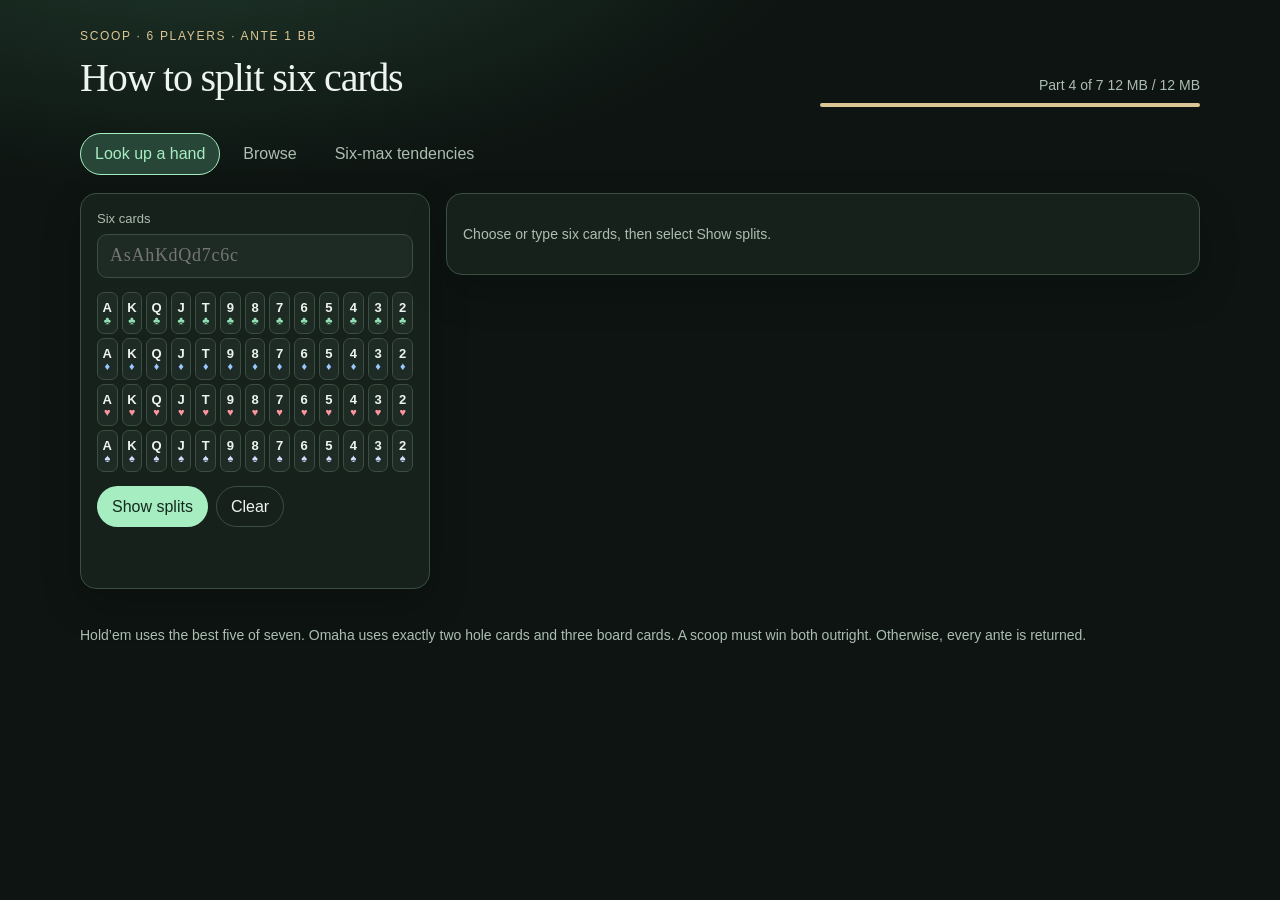
==== web/index.html @ 8b70e0c1 "Publish completed Scoop split book" ====
<!DOCTYPE html>
<html lang="en-GB">
<head>
<meta charset="utf-8">
<meta name="viewport" content="width=device-width, initial-scale=1">
<title>Scoop — six-max splits</title>
<link rel="stylesheet" href="styles.css">
</head>
<body>
<header class="top">
  <div>
    <p class="eyebrow">Scoop · 6 players · ante 1 BB</p>
    <h1>How to split six cards</h1>
  </div>
  <div class="status-block">
    <p id="status" class="status">Loading the split book…</p>
    <div id="progress" class="progress" hidden><i id="progress-bar"></i></div>
  </div>
</header>

<nav class="tabs">
  <button type="button" id="tab-lookup" class="on">Look up a hand</button>
  <button type="button" id="tab-browse">Browse</button>
  <button type="button" id="tab-tend">Six-max tendencies</button>
</nav>

<section id="lookup">
  <div class="layout">
    <form id="entry" class="panel">
      <label class="field">
        <span>Six cards</span>
        <input id="text" autocomplete="off" spellcheck="false" placeholder="AsAhKdQd7c6c" maxlength="40">
      </label>
      <div id="grid" class="grid" aria-label="Card picker"></div>
      <div class="row">
        <button type="submit" class="primary">Show splits</button>
        <button type="button" id="clear" class="ghost">Clear</button>
      </div>
      <p id="entry-note" class="note"></p>
    </form>

    <div id="result" class="panel result">
      <p class="empty">Choose or type six cards, then select Show splits.</p>
    </div>
  </div>
</section>

<section id="browse" hidden>
  <div class="panel filters" id="filters">
    <h2 class="filter-head">The six cards</h2>
    <fieldset id="f-pair" class="filter-group">
      <legend>Pairing</legend>
      <div class="choices">
        <button type="button" data-value="" aria-pressed="true">Any</button>
        <button type="button" data-value="no pair" aria-pressed="false">No pair</button>
        <button type="button" data-value="one pair" aria-pressed="false">One pair</button>
        <button type="button" data-value="two pair" aria-pressed="false">Two pair</button>
        <button type="button" data-value="three pair" aria-pressed="false">Three pair</button>
        <button type="button" data-value="trips" aria-pressed="false">Trips</button>
        <button type="button" data-value="trips + pair" aria-pressed="false">Trips + pair</button>
        <button type="button" data-value="two trips" aria-pressed="false">Two trips</button>
        <button type="button" data-value="quads" aria-pressed="false">Quads</button>
        <button type="button" data-value="quads + pair" aria-pressed="false">Quads + pair</button>
      </div>
    </fieldset>
    <fieldset id="f-high" class="filter-group">
      <legend>Highest card</legend>
      <div class="choices">
        <button type="button" data-value="" aria-pressed="true">Any</button>
        <button type="button" data-value="12" aria-pressed="false">A</button>
        <button type="button" data-value="11" aria-pressed="false">K</button>
        <button type="button" data-value="10" aria-pressed="false">Q</button>
        <button type="button" data-value="9" aria-pressed="false">J</button>
        <button type="button" data-value="8" aria-pressed="false">T</button>
        <button type="button" data-value="7" aria-pressed="false">9</button>
        <button type="button" data-value="6" aria-pressed="false">8</button>
        <button type="button" data-value="5" aria-pressed="false">7</button>
        <button type="button" data-value="4" aria-pressed="false">6</button>
        <button type="button" data-value="3" aria-pressed="false">5</button>
        <button type="button" data-value="2" aria-pressed="false">4</button>
        <button type="button" data-value="1" aria-pressed="false">3</button>
      </div>
    </fieldset>
    <fieldset id="f-pairrank" class="filter-group">
      <legend>Highest pair</legend>
      <div class="choices">
        <button type="button" data-value="" aria-pressed="true">Any</button>
        <button type="button" data-value="12" aria-pressed="false">AA</button>
        <button type="button" data-value="11" aria-pressed="false">KK</button>
        <button type="button" data-value="10" aria-pressed="false">QQ</button>
        <button type="button" data-value="9" aria-pressed="false">JJ</button>
        <button type="button" data-value="8" aria-pressed="false">TT</button>
        <button type="button" data-value="7" aria-pressed="false">99</button>
        <button type="button" data-value="6" aria-pressed="false">88</button>
        <button type="button" data-value="5" aria-pressed="false">77</button>
        <button type="button" data-value="4" aria-pressed="false">66</button>
        <button type="button" data-value="3" aria-pressed="false">55</button>
        <button type="button" data-value="2" aria-pressed="false">44</button>
        <button type="button" data-value="1" aria-pressed="false">33</button>
        <button type="button" data-value="0" aria-pressed="false">22</button>
      </div>
    </fieldset>
    <fieldset id="f-has" class="filter-group" data-multiple>
      <legend>Contains all selected ranks</legend>
      <div class="choices">
        <button type="button" data-value="" aria-pressed="true">Any</button>
        <button type="button" data-value="12" aria-pressed="false">A</button>
        <button type="button" data-value="11" aria-pressed="false">K</button>
        <button type="button" data-value="10" aria-pressed="false">Q</button>
        <button type="button" data-value="9" aria-pressed="false">J</button>
        <button type="button" data-value="8" aria-pressed="false">T</button>
        <button type="button" data-value="7" aria-pressed="false">9</button>
        <button type="button" data-value="6" aria-pressed="false">8</button>
        <button type="button" data-value="5" aria-pressed="false">7</button>
        <button type="button" data-value="4" aria-pressed="false">6</button>
        <button type="button" data-value="3" aria-pressed="false">5</button>
        <button type="button" data-value="2" aria-pressed="false">4</button>
        <button type="button" data-value="1" aria-pressed="false">3</button>
        <button type="button" data-value="0" aria-pressed="false">2</button>
      </div>
    </fieldset>
    <fieldset id="f-suits" class="filter-group">
      <legend>Suits</legend>
      <div class="choices">
        <button type="button" data-value="" aria-pressed="true">Any pattern</button>
        <button type="button" data-value="3-2-1" aria-pressed="false">3-2-1</button>
        <button type="button" data-value="2-2-1-1" aria-pressed="false">2-2-1-1</button>
        <button type="button" data-value="3-1-1-1" aria-pressed="false">3-1-1-1</button>
        <button type="button" data-value="2-2-2" aria-pressed="false">2-2-2</button>
        <button type="button" data-value="4-1-1" aria-pressed="false">4-1-1</button>
        <button type="button" data-value="4-2" aria-pressed="false">4-2</button>
        <button type="button" data-value="3-3" aria-pressed="false">3-3</button>
        <button type="button" data-value="5-1" aria-pressed="false">5-1</button>
        <button type="button" data-value="6" aria-pressed="false">Monotone</button>
      </div>
    </fieldset>

    <h2 class="filter-head">Highest-EV split</h2>
    <fieldset id="f-he" class="filter-group">
      <legend>Hold’em</legend>
      <div class="choices">
        <button type="button" data-value="" aria-pressed="true">Any</button>
        <button type="button" data-value="pocket pair" aria-pressed="false">Pocket pair</button>
        <button type="button" data-value="suited" aria-pressed="false">Suited</button>
        <button type="button" data-value="offsuit" aria-pressed="false">Offsuit</button>
      </div>
    </fieldset>
    <fieldset id="f-plo" class="filter-group">
      <legend>PLO</legend>
      <div class="choices">
        <button type="button" data-value="" aria-pressed="true">Any</button>
        <button type="button" data-value="double-suited" aria-pressed="false">Double-suited</button>
        <button type="button" data-value="single-suited" aria-pressed="false">Single-suited</button>
        <button type="button" data-value="rainbow" aria-pressed="false">Rainbow</button>
        <button type="button" data-value="three-flush" aria-pressed="false">Three-flush</button>
        <button type="button" data-value="monotone" aria-pressed="false">Monotone</button>
      </div>
    </fieldset>
    <fieldset id="f-tophe" class="filter-group">
      <legend>Highest rank in Hold’em</legend>
      <div class="choices">
        <button type="button" data-value="" aria-pressed="true">Any</button>
        <button type="button" data-value="yes" aria-pressed="false">Yes</button>
        <button type="button" data-value="no" aria-pressed="false">No</button>
      </div>
    </fieldset>
    <fieldset id="f-place" class="filter-group">
      <legend>Highest repeated rank</legend>
      <div class="choices">
        <button type="button" data-value="" aria-pressed="true">Any</button>
        <button type="button" data-value="hold'em" aria-pressed="false">Pocket pair in Hold’em</button>
        <button type="button" data-value="omaha" aria-pressed="false">All in PLO</button>
        <button type="button" data-value="split" aria-pressed="false">Across both</button>
      </div>
    </fieldset>
    <fieldset id="f-call" class="filter-group">
      <legend>EV lead</legend>
      <div class="choices">
        <button type="button" data-value="" aria-pressed="true">Any</button>
        <button type="button" data-value="clear" aria-pressed="false">Larger lead</button>
        <button type="button" data-value="tie" aria-pressed="false">Small lead</button>
      </div>
    </fieldset>
    <fieldset id="f-sort" class="filter-group">
      <legend>Sort</legend>
      <div class="choices">
        <button type="button" data-value="strong" aria-pressed="true">Strongest first</button>
        <button type="button" data-value="weak" aria-pressed="false">Weakest first</button>
        <button type="button" data-value="clear" aria-pressed="false">Largest EV gap</button>
        <button type="button" data-value="close" aria-pressed="false">Smallest EV gap</button>
      </div>
    </fieldset>
    <div class="filter-actions">
      <button type="button" id="f-reset" class="ghost">Reset filters</button>
      <p id="f-count" class="note" role="status"></p>
    </div>
    <p class="fine filter-note">A small lead is below the larger of 0.02 BB and twice the top split’s standard error. This is a guide, since the uncertainty of the gap itself is unknown.</p>
  </div>
  <div id="browse-list" class="panel"></div>
</section>

<section id="tend" hidden>
  <div id="tend-body" class="stack"></div>
</section>

<footer>
  <p>Hold’em uses the best five of seven. Omaha uses exactly two hole cards and three board cards. A scoop must win both outright. Otherwise, every ante is returned.</p>
</footer>
<script src="app.js"></script>
</body>
</html>
---- web/styles.css ----
:root {
  color-scheme: dark;
  --page: #0d1411;
  --panel: #17211c;
  --surface: #1e2b24;
  --ink: #eef4ef;
  --muted: #acbeb2;
  --line: #3b4e42;
  --accent: #a7edc2;
  --accent-ink: #13291d;
  --selected: #284638;
  --good: #91e4af;
  --bad: #ffa39d;
  --gold: #dcc696;
}

* { box-sizing: border-box; }
html, body { margin: 0; padding: 0; }
body {
  min-height: 100vh;
  background:
    radial-gradient(1000px 500px at 15% -15%, #233e30, transparent 65%),
    var(--page);
  color: var(--ink);
  font: 16px/1.45 "Segoe UI", "Helvetica Neue", sans-serif;
  font-variant-numeric: tabular-nums;
}

.top, .tabs, #lookup, #browse, #tend, footer {
  width: min(1120px, calc(100% - 32px));
  margin-left: auto;
  margin-right: auto;
}

.top {
  display: flex;
  justify-content: space-between;
  gap: 24px;
  align-items: end;
  padding: 28px 0 8px;
}
.eyebrow {
  margin: 0 0 4px;
  letter-spacing: 0.14em;
  text-transform: uppercase;
  font-size: 12px;
  color: var(--gold);
}
h1 {
  margin: 0;
  font-family: Georgia, "Iowan Old Style", serif;
  font-weight: 500;
  font-size: 40px;
  letter-spacing: -0.03em;
}
.status-block { width: min(380px, 100%); }
.status { margin: 0; color: var(--muted); font-size: 14px; text-align: right; }
.progress {
  height: 4px;
  margin-top: 8px;
  border-radius: 99px;
  background: rgba(255, 255, 255, 0.14);
  overflow: hidden;
}
.progress i { display: block; height: 100%; width: 0; background: var(--gold); }

.tabs { display: flex; flex-wrap: wrap; gap: 8px; padding: 18px 0; }
.tabs button, button {
  font: inherit;
  cursor: pointer;
}
.tabs button {
  background: transparent;
  color: var(--muted);
  border: 1px solid transparent;
  border-radius: 999px;
  padding: 8px 14px;
  white-space: nowrap;
}
.tabs button.on { background: var(--selected); color: var(--accent); border-color: var(--accent); }

.layout { display: grid; grid-template-columns: minmax(320px, 350px) minmax(0, 1fr); gap: 16px; align-items: start; }
.panel {
  background: var(--panel);
  color: var(--ink);
  border: 1px solid var(--line);
  border-radius: 16px;
  padding: 16px;
  box-shadow: 0 16px 40px rgba(0, 0, 0, 0.18);
}
.field { display: flex; flex-direction: column; gap: 6px; font-size: 13px; color: var(--muted); }
.field input {
  font: 18px/1.2 Georgia, serif;
  letter-spacing: 0.04em;
  padding: 10px 12px;
  border-radius: 10px;
  border: 1px solid var(--line);
  background: var(--surface);
  color: var(--ink);
}
.grid {
  display: grid;
  grid-template-columns: repeat(13, minmax(0, 1fr));
  gap: 4px;
  margin: 14px 0;
}
.grid button {
  border: 1px solid var(--line);
  background: var(--surface);
  border-radius: 7px;
  color: var(--ink);
  min-height: 42px;
  padding: 5px 0 4px;
  line-height: 1.05;
}
.grid button .r { display: block; color: var(--ink); font-size: 13px; font-weight: 700; }
.grid button .s { display: block; font-size: 11px; }
.grid button.on { background: var(--selected); border-color: var(--accent); }
.grid button:disabled { cursor: default; background: var(--panel); }
.grid button:disabled .r { color: var(--muted); }
.s-s { color: #d3e0ff; }
.s-h { color: #ff969f; }
.s-d { color: #99c9ff; }
.s-c { color: #93e1b4; }

.row { display: flex; flex-wrap: wrap; gap: 8px; }
button.primary, button.ghost {
  border-radius: 999px;
  padding: 8px 14px;
  border: 1px solid transparent;
}
button.primary { background: var(--accent); color: var(--accent-ink); }
button.ghost { background: transparent; color: var(--ink); border-color: var(--line); }
.note, .empty, .fine { color: var(--muted); font-size: 14px; }
.note { min-height: 1.2em; }

.result h2 { margin: 0 0 4px; font-family: Georgia, serif; font-weight: 500; font-size: 28px; }
.kicker { margin: 0; color: var(--muted); }
.kicker-row { display: flex; justify-content: space-between; gap: 12px; align-items: center; margin-bottom: 12px; }
.kicker-row .ghost { padding: 4px 10px; font-size: 13px; white-space: nowrap; }
.rec {
  display: flex;
  justify-content: space-between;
  gap: 16px;
  align-items: center;
  padding: 12px;
  border-radius: 12px;
  background: var(--surface);
  border: 1px solid var(--line);
  margin-bottom: 12px;
}
.cards { display: flex; gap: 6px; flex-wrap: wrap; align-items: center; }
.card {
  display: inline-flex;
  align-items: center;
  justify-content: center;
  gap: 3px;
  min-width: 42px;
  height: 56px;
  padding: 0 6px;
  border-radius: 8px;
  background: var(--surface);
  color: var(--ink);
  border: 1px solid var(--line);
  font-family: Georgia, serif;
  font-size: 18px;
  box-shadow: 0 1px 0 rgba(0,0,0,0.04);
}
.card .r { font-weight: 700; }
td .card, .play .card { min-width: 25px; height: 30px; padding: 0 3px; gap: 1px; font-size: 13px; }
td .card + .card, .play .card + .card { margin-left: 2px; }
.split-groups { display: flex; flex-wrap: wrap; gap: 12px 18px; }
.pipe { display: block; margin-bottom: 4px; color: var(--muted); font-size: 13px; }
.evbig { color: var(--muted); font-size: 13px; text-align: right; }
.evbig b { display: block; font-size: 26px; font-family: Georgia, serif; font-weight: 500; }
.pos { color: var(--good); }
.neg { color: var(--bad); }

.table-wrap { overflow-x: auto; }
table { width: 100%; border-collapse: collapse; font-size: 14px; }
th { text-align: left; font-weight: 600; color: var(--muted); font-size: 12px; letter-spacing: 0.04em; text-transform: uppercase; }
th, td { padding: 7px 6px; border-bottom: 1px solid var(--line); white-space: nowrap; }
td.num, th.num { text-align: right; }
tr.best td { background: var(--selected); }
.bar {
  width: 92px;
  height: 8px;
  background: linear-gradient(90deg, transparent 49.5%, var(--line) 49.5%, var(--line) 50.5%, transparent 50.5%);
  position: relative;
}
.bar i {
  position: absolute;
  top: 0;
  height: 8px;
  border-radius: 4px;
}
.bar i.pos { background: var(--good); left: 50%; }
.bar i.neg { background: var(--bad); right: 50%; }

.stack { display: flex; flex-direction: column; gap: 16px; padding-bottom: 28px; }
.stack h2 { margin: 0 0 8px; font-family: Georgia, serif; font-weight: 500; }
.metrics { display: grid; grid-template-columns: repeat(4, 1fr); gap: 10px; }
.metric { background: var(--panel); border: 1px solid var(--line); border-radius: 14px; padding: 12px 14px; }
.metric span { display: block; color: var(--muted); font-size: 13px; }
.metric b { font-family: Georgia, serif; font-weight: 500; font-size: 26px; }
.two { display: grid; grid-template-columns: 1fr 1fr; gap: 16px; }
.handbtn {
  display: flex;
  justify-content: space-between;
  gap: 8px;
  width: 100%;
  text-align: left;
  background: var(--surface);
  border: 1px solid var(--line);
  border-radius: 10px;
  padding: 8px 10px;
  margin-bottom: 6px;
  color: var(--ink);
}

#browse .filters {
  display: grid;
  grid-template-columns: repeat(2, minmax(0, 1fr));
  gap: 14px 22px;
}
.filter-group {
  min-inline-size: 0;
  margin: 0;
  padding: 0;
  border: 0;
}
.filter-group legend {
  margin-bottom: 6px;
  padding: 0;
  color: var(--muted);
  font-size: 13px;
}
.choices { display: flex; flex-wrap: wrap; gap: 5px; }
.choices button {
  min-width: 28px;
  min-height: 32px;
  padding: 4px 8px;
  color: var(--ink);
  background: var(--surface);
  border: 1px solid var(--line);
  border-radius: 7px;
  font-size: 13px;
}
.choices button[aria-pressed="true"] { color: var(--accent); background: var(--selected); border-color: var(--accent); }
.choices button:hover, .grid button:not(:disabled):hover, .ghost:hover, .handbtn:hover, .brow:hover { border-color: var(--accent); }
button:focus-visible, input:focus-visible { outline: 2px solid var(--accent); outline-offset: 2px; }
.filter-head, .filter-note, .filter-actions { grid-column: 1 / -1; }
.filter-head { margin: 0; font-size: 16px; font-weight: 600; }
.filter-head:not(:first-child) { padding-top: 12px; border-top: 1px solid var(--line); }
.filter-note { margin: 0; }
.filter-actions { display: flex; flex-wrap: wrap; gap: 10px; align-items: center; }
.filter-actions .note { margin: 0; }

.brow {
  display: grid;
  grid-template-columns: minmax(220px, 1.2fr) minmax(240px, 1.5fr) auto;
  gap: 10px 14px;
  align-items: center;
  width: 100%;
  text-align: left;
  background: var(--surface);
  color: var(--ink);
  border: 1px solid var(--line);
  border-radius: 12px;
  padding: 8px 10px;
  margin-bottom: 8px;
}
.brow .play { color: var(--muted); font-size: 14px; }
.brow .ev { text-align: right; }
.brow .ev b { display: block; font-family: Georgia, serif; font-weight: 500; font-size: 20px; }
.brow > .cards .card { height: 40px; min-width: 32px; font-size: 15px; }
.more {
  display: block;
  margin: 8px auto 0;
}
footer { padding: 22px 0 36px; color: var(--muted); font-size: 14px; }

@media (max-width: 860px) {
  .layout, .two, .brow { grid-template-columns: minmax(0, 1fr); }
  .metrics { grid-template-columns: repeat(2, minmax(0, 1fr)); }
  .top { flex-direction: column; align-items: start; }
  .status { text-align: left; }
  h1 { font-size: 32px; }
  .grid { gap: 3px; }
  .brow .ev { text-align: left; }
}

@media (max-width: 610px) {
  .filters { grid-template-columns: minmax(0, 1fr); }
  .rec { align-items: start; flex-direction: column; }
  .evbig { text-align: left; }
}

@media (max-width: 380px) {
  .top, .tabs, #lookup, #browse, #tend, footer { width: calc(100% - 20px); }
  .panel { padding: 10px; }
  .metrics { grid-template-columns: minmax(0, 1fr); }
}
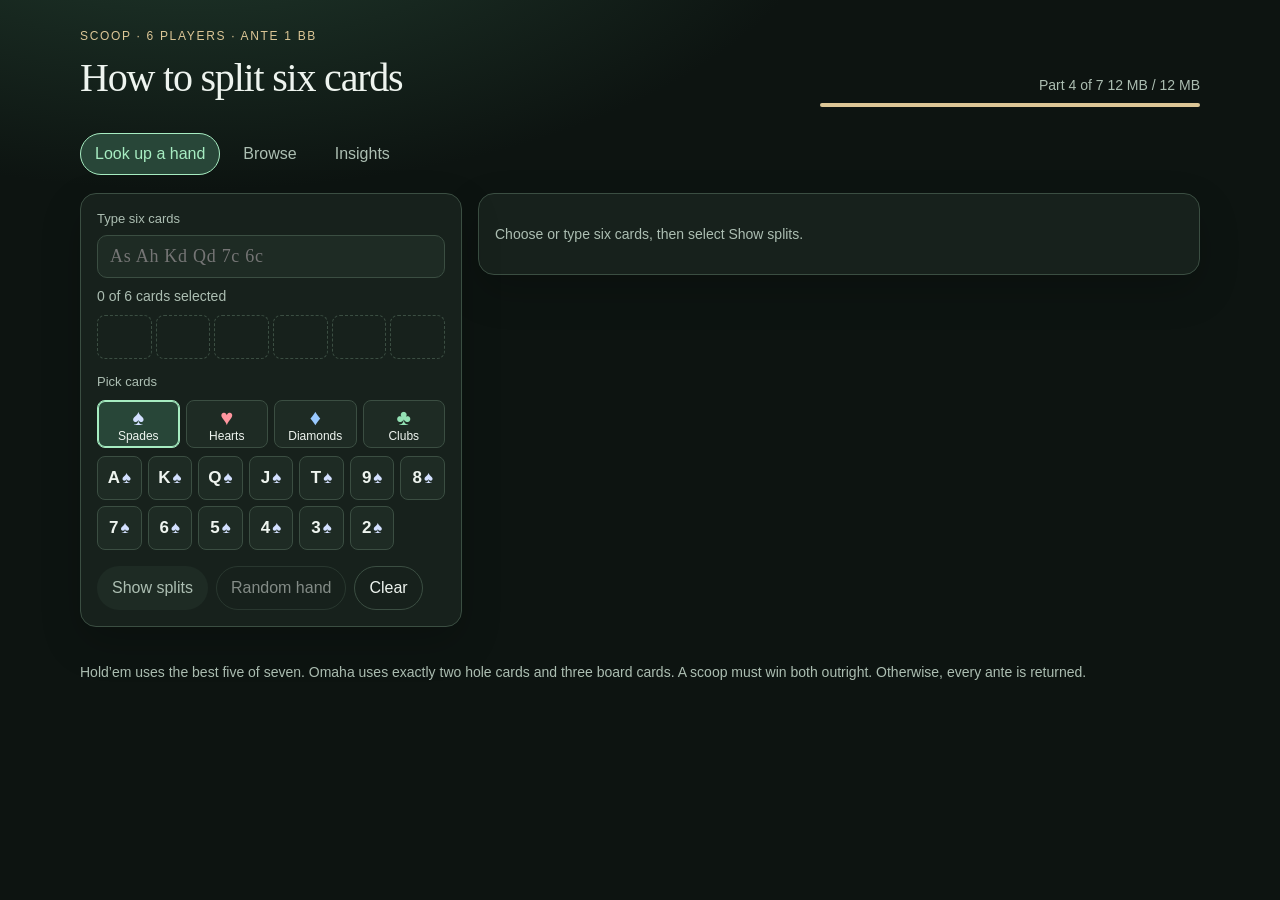
==== commit a822ec3b: "Improve Scoop hand lookup and split insights" ====
--- a/web/index.html
+++ b/web/index.html
@@ -21,22 +21,29 @@
 <nav class="tabs">
   <button type="button" id="tab-lookup" class="on">Look up a hand</button>
   <button type="button" id="tab-browse">Browse</button>
-  <button type="button" id="tab-tend">Six-max tendencies</button>
+  <button type="button" id="tab-tend">Insights</button>
 </nav>
 
 <section id="lookup">
   <div class="layout">
     <form id="entry" class="panel">
       <label class="field">
-        <span>Six cards</span>
-        <input id="text" autocomplete="off" spellcheck="false" placeholder="AsAhKdQd7c6c" maxlength="40">
+        <span>Type six cards</span>
+        <input id="text" autocomplete="off" autocapitalize="off" spellcheck="false"
+               placeholder="As Ah Kd Qd 7c 6c" aria-describedby="entry-note" maxlength="40">
       </label>
-      <div id="grid" class="grid" aria-label="Card picker"></div>
+      <p id="entry-note" class="note" role="status">0 of 6 cards selected</p>
+      <div id="selection" class="selection" role="group" aria-label="Selected cards. Select a card to remove it."></div>
+      <fieldset class="picker">
+        <legend>Pick cards</legend>
+        <div id="suit-picker" class="suit-picker" role="group" aria-label="Suit"></div>
+        <div id="grid" class="grid" role="group" aria-label="Cards in the selected suit"></div>
+      </fieldset>
       <div class="row">
-        <button type="submit" class="primary">Show splits</button>
+        <button type="submit" id="show-splits" class="primary" disabled>Show splits</button>
+        <button type="button" id="random-hand" class="ghost" disabled>Random hand</button>
         <button type="button" id="clear" class="ghost">Clear</button>
       </div>
-      <p id="entry-note" class="note"></p>
     </form>
 
     <div id="result" class="panel result">
@@ -191,6 +198,7 @@
       </div>
     </fieldset>
     <div class="filter-actions">
+      <button type="button" id="random-match" class="ghost" disabled>Random matching hand</button>
       <button type="button" id="f-reset" class="ghost">Reset filters</button>
       <p id="f-count" class="note" role="status"></p>
     </div>
--- a/web/styles.css
+++ b/web/styles.css
@@ -27,7 +27,7 @@
 }
 
 .top, .tabs, #lookup, #browse, #tend, footer {
-  width: min(1120px, calc(100% - 32px));
+  width: min(var(--lookup-width, 1120px), calc(100% - 32px));
   margin-left: auto;
   margin-right: auto;
 }
@@ -79,7 +79,7 @@
 }
 .tabs button.on { background: var(--selected); color: var(--accent); border-color: var(--accent); }
 
-.layout { display: grid; grid-template-columns: minmax(320px, 350px) minmax(0, 1fr); gap: 16px; align-items: start; }
+.layout { display: grid; grid-template-columns: minmax(340px, 382px) minmax(0, 1fr); gap: 16px; align-items: start; }
 .panel {
   background: var(--panel);
   color: var(--ink);
@@ -98,26 +98,61 @@
   background: var(--surface);
   color: var(--ink);
 }
-.grid {
-  display: grid;
-  grid-template-columns: repeat(13, minmax(0, 1fr));
-  gap: 4px;
-  margin: 14px 0;
-}
-.grid button {
-  border: 1px solid var(--line);
-  background: var(--surface);
-  border-radius: 7px;
-  color: var(--ink);
-  min-height: 42px;
-  padding: 5px 0 4px;
-  line-height: 1.05;
-}
-.grid button .r { display: block; color: var(--ink); font-size: 13px; font-weight: 700; }
-.grid button .s { display: block; font-size: 11px; }
-.grid button.on { background: var(--selected); border-color: var(--accent); }
-.grid button:disabled { cursor: default; background: var(--panel); }
-.grid button:disabled .r { color: var(--muted); }
+#entry { container-type: inline-size; }
+#entry-note { margin: 8px 0; }
+.field input[aria-invalid="true"] { border-color: var(--bad); }
+.field:has(input[aria-invalid="true"]) + .note { color: var(--bad); }
+
+.selection, .suit-picker, .grid { display: grid; gap: 6px; }
+.selection { grid-template-columns: repeat(6, minmax(0, 1fr)); gap: 4px; margin-bottom: 14px; }
+.selection-slot {
+  height: 44px;
+  border-radius: 8px;
+  outline: 1px dashed var(--line);
+  outline-offset: -1px;
+}
+.selection button, .suit-picker button, .grid button {
+  border: 1px solid var(--line);
+  background: var(--surface);
+  color: var(--ink);
+  border-radius: 8px;
+  min-height: 44px;
+  padding: 0;
+  line-height: 1;
+}
+.selection button:focus-visible, .suit-picker button:focus-visible, .grid button:focus-visible {
+  outline: 2px solid var(--accent);
+  outline-offset: 2px;
+}
+.selection button {
+  width: 100%;
+  background: var(--selected);
+  border-color: var(--accent);
+  font-size: 15px;
+}
+.selection button .s { margin-left: 2px; }
+.picker { min-width: 0; margin: 0 0 16px; padding: 0; border: 0; }
+.picker legend { margin-bottom: 8px; padding: 0; color: var(--muted); font-size: 13px; }
+.suit-picker { grid-template-columns: repeat(4, minmax(0, 1fr)); }
+.suit-picker button { padding: 5px 0; font-size: 12px; }
+.suit-picker button span { display: block; }
+.suit-picker button span:first-child { font-size: 22px; line-height: 1.1; }
+.grid { grid-template-columns: repeat(5, minmax(0, 1fr)); margin-top: 8px; }
+.grid button { font-size: 17px; }
+.grid button .r, .selection button .r { font-weight: 700; }
+.grid button .s { margin-left: 2px; }
+.suit-picker button[aria-pressed="true"], .grid button[aria-pressed="true"] {
+  background: var(--selected);
+  border-color: var(--accent);
+  box-shadow: inset 0 0 0 1px var(--accent);
+}
+.grid button:disabled { cursor: default; opacity: 0.45; }
+@media (hover: hover) {
+  .selection button:hover, .suit-picker button:hover, .grid button:hover:enabled { border-color: var(--accent); }
+}
+@container (min-width: 344px) {
+  .grid { grid-template-columns: repeat(7, minmax(0, 1fr)); }
+}
 .s-s { color: #d3e0ff; }
 .s-h { color: #ff969f; }
 .s-d { color: #99c9ff; }
@@ -130,7 +165,10 @@
   border: 1px solid transparent;
 }
 button.primary { background: var(--accent); color: var(--accent-ink); }
+#entry .row button { min-height: 44px; }
+button.primary:disabled { background: var(--surface); color: var(--muted); cursor: default; }
 button.ghost { background: transparent; color: var(--ink); border-color: var(--line); }
+button.ghost:disabled { opacity: .5; cursor: default; }
 .note, .empty, .fine { color: var(--muted); font-size: 14px; }
 .note { min-height: 1.2em; }
 
@@ -199,10 +237,6 @@
 
 .stack { display: flex; flex-direction: column; gap: 16px; padding-bottom: 28px; }
 .stack h2 { margin: 0 0 8px; font-family: Georgia, serif; font-weight: 500; }
-.metrics { display: grid; grid-template-columns: repeat(4, 1fr); gap: 10px; }
-.metric { background: var(--panel); border: 1px solid var(--line); border-radius: 14px; padding: 12px 14px; }
-.metric span { display: block; color: var(--muted); font-size: 13px; }
-.metric b { font-family: Georgia, serif; font-weight: 500; font-size: 26px; }
 .two { display: grid; grid-template-columns: 1fr 1fr; gap: 16px; }
 .handbtn {
   display: flex;
@@ -218,6 +252,14 @@
   color: var(--ink);
 }
 
+.insight-reference summary, #tend .panel > details > summary { cursor: pointer; font-weight: 600; }
+.insight-reference h3 { margin: 20px 0 4px; font-size: 15px; }
+#tend th { white-space: normal; }
+.insight-examples .handbtn { flex-wrap: wrap; align-items: center; margin-bottom: 0; }
+.insight-cards { display: flex; flex-wrap: wrap; gap: 3px; margin-bottom: 5px; }
+.insight-cards .card { min-width: 28px; height: 32px; padding: 0 3px; font-size: 13px; }
+.insight-split { font-size: 13px; color: var(--muted); line-height: 1.5; }
+
 #browse .filters {
   display: grid;
   grid-template-columns: repeat(2, minmax(0, 1fr));
@@ -247,7 +289,7 @@
   font-size: 13px;
 }
 .choices button[aria-pressed="true"] { color: var(--accent); background: var(--selected); border-color: var(--accent); }
-.choices button:hover, .grid button:not(:disabled):hover, .ghost:hover, .handbtn:hover, .brow:hover { border-color: var(--accent); }
+.choices button:hover, .grid button:not(:disabled):hover, .ghost:not(:disabled):hover, .handbtn:hover, .brow:hover { border-color: var(--accent); }
 button:focus-visible, input:focus-visible { outline: 2px solid var(--accent); outline-offset: 2px; }
 .filter-head, .filter-note, .filter-actions { grid-column: 1 / -1; }
 .filter-head { margin: 0; font-size: 16px; font-weight: 600; }
@@ -282,11 +324,9 @@
 
 @media (max-width: 860px) {
   .layout, .two, .brow { grid-template-columns: minmax(0, 1fr); }
-  .metrics { grid-template-columns: repeat(2, minmax(0, 1fr)); }
   .top { flex-direction: column; align-items: start; }
   .status { text-align: left; }
   h1 { font-size: 32px; }
-  .grid { gap: 3px; }
   .brow .ev { text-align: left; }
 }
 
@@ -299,5 +339,4 @@
 @media (max-width: 380px) {
   .top, .tabs, #lookup, #browse, #tend, footer { width: calc(100% - 20px); }
   .panel { padding: 10px; }
-  .metrics { grid-template-columns: minmax(0, 1fr); }
-}
+}
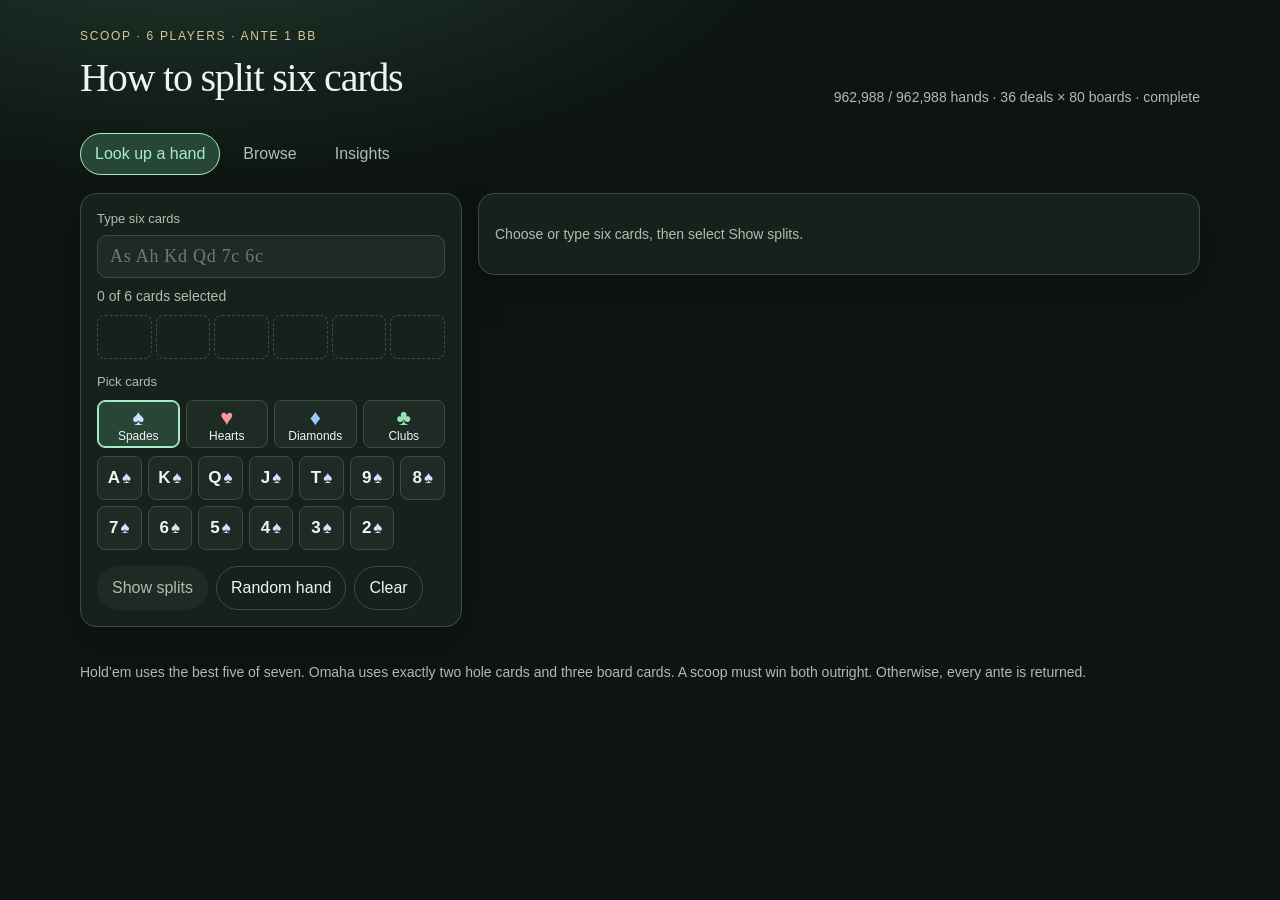
==== commit 3a8414de: "Load Scoop catalogue data on demand" ====
--- a/web/index.html
+++ b/web/index.html
@@ -214,6 +214,6 @@
 <footer>
   <p>Hold’em uses the best five of seven. Omaha uses exactly two hole cards and three board cards. A scoop must win both outright. Otherwise, every ante is returned.</p>
 </footer>
-<script src="app.js"></script>
+<script src="app.js?v=indexed-v1"></script>
 </body>
 </html>
